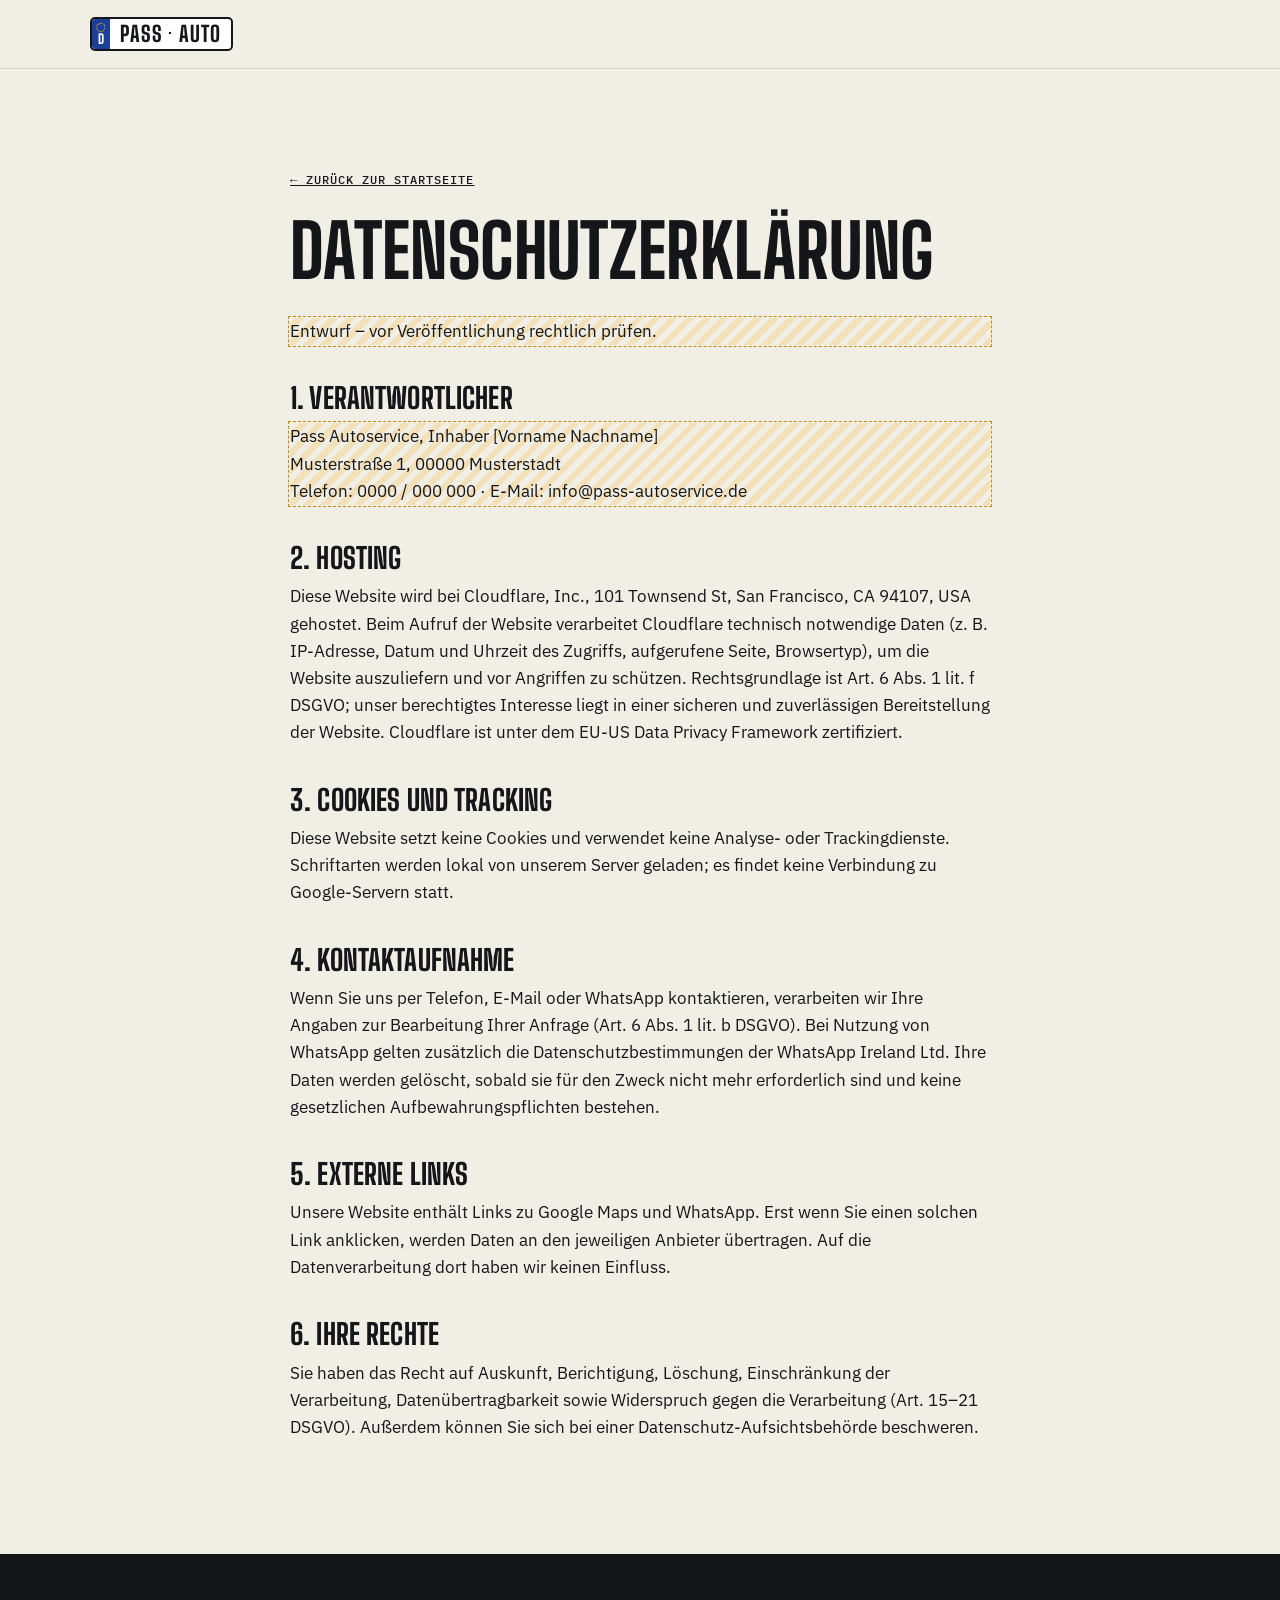
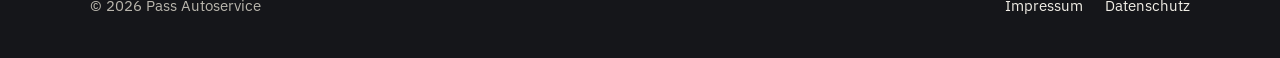
==== public/datenschutz.html @ 5d98b7a5 "Initial one-pager for Pass Autoservice Static site (HTML/CSS, no build step) for Cloudflare Pages, s" ====
<!doctype html>
<html lang="de">
<head>
  <meta charset="utf-8">
  <meta name="viewport" content="width=device-width, initial-scale=1">
  <title>Datenschutz – Pass Autoservice</title>
  <meta name="robots" content="noindex, follow">
  <link rel="icon" href="assets/img/favicon.svg" type="image/svg+xml">
  <link rel="stylesheet" href="assets/styles.css">
</head>
<body>
<header class="site-header">
  <div class="wrap">
    <a class="plate" href="index.html" aria-label="Pass Autoservice – Startseite">
      <span class="plate__eu" aria-hidden="true">D</span><span class="plate__txt">PASS · AUTO</span>
    </a>
  </div>
</header>

<main class="legal">
  <div class="wrap">
    <a class="back mono" href="index.html">← Zurück zur Startseite</a>
    <h1>Datenschutz&shy;erklärung</h1>

    <!-- ENTWURF: Vor dem Livegang mit einem Generator (z. B. eRecht24 oder datenschutz-generator.de)
         prüfen bzw. ersetzen. Die Seite nutzt: Cloudflare Pages (Hosting), keine Cookies,
         kein Tracking, keine eingebundenen Drittinhalte, lokal gehostete Schriften,
         externe Links zu Google Maps und WhatsApp. -->
    <p class="ph">Entwurf – vor Veröffentlichung rechtlich prüfen.</p>

    <h2>1. Verantwortlicher</h2>
    <p class="ph">
      Pass Autoservice, Inhaber [Vorname Nachname]<br>
      Musterstraße 1, 00000 Musterstadt<br>
      Telefon: 0000 / 000 000 · E-Mail: info@pass-autoservice.de
    </p>

    <h2>2. Hosting</h2>
    <p>Diese Website wird bei Cloudflare, Inc., 101 Townsend St, San Francisco, CA 94107, USA gehostet. Beim Aufruf der Website verarbeitet Cloudflare technisch notwendige Daten (z. B. IP-Adresse, Datum und Uhrzeit des Zugriffs, aufgerufene Seite, Browsertyp), um die Website auszuliefern und vor Angriffen zu schützen. Rechtsgrundlage ist Art. 6 Abs. 1 lit. f DSGVO; unser berechtigtes Interesse liegt in einer sicheren und zuverlässigen Bereitstellung der Website. Cloudflare ist unter dem EU-US Data Privacy Framework zertifiziert.</p>

    <h2>3. Cookies und Tracking</h2>
    <p>Diese Website setzt keine Cookies und verwendet keine Analyse- oder Trackingdienste. Schriftarten werden lokal von unserem Server geladen; es findet keine Verbindung zu Google-Servern statt.</p>

    <h2>4. Kontaktaufnahme</h2>
    <p>Wenn Sie uns per Telefon, E-Mail oder WhatsApp kontaktieren, verarbeiten wir Ihre Angaben zur Bearbeitung Ihrer Anfrage (Art. 6 Abs. 1 lit. b DSGVO). Bei Nutzung von WhatsApp gelten zusätzlich die Datenschutzbestimmungen der WhatsApp Ireland Ltd. Ihre Daten werden gelöscht, sobald sie für den Zweck nicht mehr erforderlich sind und keine gesetzlichen Aufbewahrungspflichten bestehen.</p>

    <h2>5. Externe Links</h2>
    <p>Unsere Website enthält Links zu Google Maps und WhatsApp. Erst wenn Sie einen solchen Link anklicken, werden Daten an den jeweiligen Anbieter übertragen. Auf die Datenverarbeitung dort haben wir keinen Einfluss.</p>

    <h2>6. Ihre Rechte</h2>
    <p>Sie haben das Recht auf Auskunft, Berichtigung, Löschung, Einschränkung der Verarbeitung, Datenübertragbarkeit sowie Widerspruch gegen die Verarbeitung (Art. 15–21 DSGVO). Außerdem können Sie sich bei einer Datenschutz-Aufsichtsbehörde beschweren.</p>
  </div>
</main>

<footer class="site-footer">
  <div class="wrap">
    <span>© <span data-year>2026</span> Pass Autoservice</span>
    <nav aria-label="Rechtliches"><a href="impressum.html">Impressum</a><a href="datenschutz.html">Datenschutz</a></nav>
  </div>
</footer>
<script src="assets/script.js" defer></script>
</body>
</html>
---- public/assets/styles.css ----
/* ==========================================================================
   Pass Autoservice – One-Pager
   Fonts lokal gehostet (DSGVO: keine Google-Fonts-CDN-Anfragen)
   ========================================================================== */

@font-face {
  font-family: "Big Shoulders Display";
  src: url("fonts/big-shoulders-display-latin-600-normal.woff2") format("woff2");
  font-weight: 600; font-style: normal; font-display: swap;
}
@font-face {
  font-family: "Big Shoulders Display";
  src: url("fonts/big-shoulders-display-latin-800-normal.woff2") format("woff2");
  font-weight: 800; font-style: normal; font-display: swap;
}
@font-face {
  font-family: "IBM Plex Sans";
  src: url("fonts/ibm-plex-sans-latin-400-normal.woff2") format("woff2");
  font-weight: 400; font-style: normal; font-display: swap;
}
@font-face {
  font-family: "IBM Plex Sans";
  src: url("fonts/ibm-plex-sans-latin-600-normal.woff2") format("woff2");
  font-weight: 600; font-style: normal; font-display: swap;
}
@font-face {
  font-family: "IBM Plex Mono";
  src: url("fonts/ibm-plex-mono-latin-500-normal.woff2") format("woff2");
  font-weight: 500; font-style: normal; font-display: swap;
}

:root {
  --paper: #f1eee6;
  --paper-2: #e7e2d6;
  --ink: #15161a;
  --ink-2: #26282e;
  --muted: #5d5f66;
  --line: #15161a1f;
  --signal: #f6a800;        /* Signalgelb, RAL 1003 */
  --signal-ink: #1a1400;
  --plate-blue: #1d3f9a;

  --display: "Big Shoulders Display", "Arial Narrow", sans-serif;
  --body: "IBM Plex Sans", system-ui, sans-serif;
  --mono: "IBM Plex Mono", ui-monospace, monospace;

  --wrap: 1180px;
  --gutter: clamp(16px, 4vw, 40px);
  --radius: 4px;
}

*, *::before, *::after { box-sizing: border-box; }
html { scroll-behavior: smooth; scroll-padding-top: 84px; -webkit-text-size-adjust: 100%; }
body {
  margin: 0;
  background: var(--paper);
  color: var(--ink);
  font: 400 1.0625rem/1.6 var(--body);
  -webkit-font-smoothing: antialiased;
}
img, svg { display: block; max-width: 100%; }
a { color: inherit; }
h1, h2, h3 { font-family: var(--display); font-weight: 800; line-height: .92; letter-spacing: .005em; margin: 0; text-transform: uppercase; }
p { margin: 0 0 1em; }

.wrap { width: 100%; max-width: var(--wrap); margin: 0 auto; padding: 0 var(--gutter); }
.mono { font-family: var(--mono); font-weight: 500; font-size: .78rem; letter-spacing: .08em; text-transform: uppercase; }
.sr-only { position: absolute; width: 1px; height: 1px; overflow: hidden; clip: rect(0 0 0 0); white-space: nowrap; }

/* Platzhalter sichtbar markieren – Klasse "ph" entfernen, sobald echte Daten drin sind */
.ph {
  background: repeating-linear-gradient(-45deg, #f6a80033 0 6px, transparent 6px 12px);
  outline: 1px dashed #c98a00;
  outline-offset: 1px;
}

/* ---------- Kennzeichen-Logo ---------- */
.plate {
  display: inline-flex; align-items: stretch;
  border: 2px solid var(--ink); border-radius: 5px;
  background: #fff; color: var(--ink);
  font-family: var(--display); font-weight: 800; text-decoration: none;
  line-height: 1; overflow: hidden;
}
.plate__eu {
  background: var(--plate-blue); color: #fff;
  display: grid; place-items: end center;
  padding: 4px 5px 3px; font-size: .62em; letter-spacing: 0;
  position: relative; min-width: 1.35em;
}
.plate__eu::before {
  content: ""; position: absolute; top: 4px; left: 50%; translate: -50% 0;
  width: .7em; height: .7em; border-radius: 50%;
  border: 1.5px dotted #ffd200;
}
.plate__txt { padding: 5px 10px 4px; font-size: 1em; letter-spacing: .04em; white-space: nowrap; }

/* ---------- Buttons ---------- */
.btn {
  display: inline-flex; align-items: center; gap: .6em;
  padding: .95em 1.35em; border-radius: var(--radius);
  font: 600 1rem/1 var(--body); text-decoration: none;
  border: 2px solid var(--ink);
  transition: transform .18s ease, background-color .18s ease, color .18s ease, box-shadow .18s ease;
  cursor: pointer;
}
.btn svg { width: 1.15em; height: 1.15em; flex: none; }
.btn--signal { background: var(--signal); color: var(--signal-ink); box-shadow: 4px 4px 0 var(--ink); }
.btn--signal:hover { transform: translate(-2px, -2px); box-shadow: 6px 6px 0 var(--ink); }
.btn--ghost { background: transparent; color: var(--ink); }
.btn--ghost:hover { background: var(--ink); color: var(--paper); }
.btn:active { transform: translate(2px, 2px); box-shadow: 1px 1px 0 var(--ink); }
.btn:focus-visible, a:focus-visible { outline: 3px solid var(--signal); outline-offset: 3px; }

/* ---------- Header ---------- */
.site-header {
  position: sticky; top: 0; z-index: 50;
  background: color-mix(in srgb, var(--paper) 88%, transparent);
  backdrop-filter: blur(10px); -webkit-backdrop-filter: blur(10px);
  border-bottom: 1px solid var(--line);
}
.site-header .wrap { display: flex; align-items: center; justify-content: space-between; gap: 20px; height: 68px; }
.site-header .plate { font-size: 1.35rem; }
.nav { display: flex; align-items: center; gap: 28px; }
.nav a:not(.btn) { text-decoration: none; font-weight: 600; font-size: .95rem; position: relative; }
.nav a:not(.btn)::after {
  content: ""; position: absolute; left: 0; right: 0; bottom: -4px; height: 2px;
  background: var(--signal); transform: scaleX(0); transform-origin: left; transition: transform .2s ease;
}
.nav a:not(.btn):hover::after { transform: scaleX(1); }
.nav .btn { padding: .7em 1em; font-size: .92rem; box-shadow: 3px 3px 0 var(--ink); }

/* ---------- Hero ---------- */
.hero { padding: clamp(40px, 7vw, 96px) 0 clamp(48px, 7vw, 88px); position: relative; overflow: hidden; }
.hero::before { /* technisches Raster */
  content: ""; position: absolute; inset: 0; pointer-events: none;
  background-image:
    linear-gradient(var(--line) 1px, transparent 1px),
    linear-gradient(90deg, var(--line) 1px, transparent 1px);
  background-size: 48px 48px;
  mask-image: radial-gradient(ellipse 80% 70% at 70% 40%, #000 20%, transparent 75%);
  -webkit-mask-image: radial-gradient(ellipse 80% 70% at 70% 40%, #000 20%, transparent 75%);
}
.hero .wrap { display: grid; grid-template-columns: 1.15fr .85fr; gap: clamp(32px, 5vw, 72px); align-items: center; position: relative; }
.hero__kicker { display: inline-flex; align-items: center; gap: 10px; margin-bottom: 22px; }
.hero__kicker::before { content: ""; width: 28px; height: 2px; background: var(--ink); }
.hero h1 { font-size: clamp(3.4rem, 9.5vw, 7.6rem); }
.hero h1 .hl { color: var(--ink); background: linear-gradient(transparent 58%, var(--signal) 58% 90%, transparent 90%); padding: 0 .06em; }
.hero__lead { font-size: clamp(1.08rem, 1.6vw, 1.25rem); max-width: 34ch; margin: 26px 0 34px; color: var(--ink-2); }
.hero__cta { display: flex; flex-wrap: wrap; gap: 14px; }

/* Foto + Auftragsticket */
.hero__media { position: relative; }
.photo {
  aspect-ratio: 4 / 5; width: 100%; border-radius: var(--radius);
  background:
    repeating-linear-gradient(-45deg, #ffffff0d 0 10px, transparent 10px 20px),
    linear-gradient(160deg, #2b2e35, #121316);
  color: #ffffffb3; display: grid; place-items: center; text-align: center; padding: 24px;
  border: 2px solid var(--ink); object-fit: cover;
}
.ticket {
  position: absolute; left: -36px; bottom: 28px; width: min(270px, 80%);
  background: #fff; border: 2px solid var(--ink); border-radius: var(--radius);
  box-shadow: 6px 6px 0 var(--ink); padding: 16px 18px 14px; transform: rotate(-2.5deg);
}
.ticket__head { padding-right: 56px; display: flex; justify-content: space-between; border-bottom: 2px dashed var(--line); padding-bottom: 8px; margin-bottom: 10px; color: var(--muted); }
.ticket__row { display: flex; justify-content: space-between; gap: 10px; font-size: .92rem; padding: 3px 0; }
.ticket__row b { font-weight: 600; }
.ticket__stamp {
  position: absolute; right: -14px; top: -18px; transform: rotate(9deg);
  background: var(--signal); border: 2px solid var(--ink); border-radius: 50%;
  width: 74px; height: 74px; display: grid; place-items: center; text-align: center;
  font: 800 .95rem/1 var(--display); text-transform: uppercase;
}

/* ---------- Laufband ---------- */
.ticker { background: var(--ink); color: var(--paper); overflow: hidden; border-block: 2px solid var(--ink); }
.ticker__track { display: flex; width: max-content; animation: ticker 38s linear infinite; }
.ticker__track span {
  font: 800 clamp(1.4rem, 2.6vw, 2rem)/1 var(--display); text-transform: uppercase;
  padding: 18px 0; display: inline-flex; align-items: center; white-space: nowrap;
}
.ticker__track span::after { content: "✱"; color: var(--signal); margin: 0 28px; font-size: .8em; }
@keyframes ticker { to { transform: translateX(-50%); } }

/* ---------- Sektionen ---------- */
.section { padding: clamp(72px, 10vw, 128px) 0; }
.section__head { display: grid; grid-template-columns: auto 1fr; gap: 10px 28px; align-items: end; margin-bottom: clamp(36px, 5vw, 60px); }
.section__num { font: 800 clamp(3.5rem, 8vw, 6rem)/.8 var(--display); color: transparent; -webkit-text-stroke: 2px var(--ink); grid-row: span 2; }
.section__head h2 { font-size: clamp(2.4rem, 5.5vw, 4.2rem); }
.section__head p { color: var(--muted); max-width: 52ch; margin: 0; }

/* Leistungen – Checkliste */
.services { display: grid; grid-template-columns: repeat(4, 1fr); border-top: 2px solid var(--ink); border-left: 2px solid var(--ink); }
.service {
  border-right: 2px solid var(--ink); border-bottom: 2px solid var(--ink);
  padding: 26px 22px 28px; background: var(--paper); position: relative;
  transition: background-color .2s ease;
}
.service:hover { background: #fff; }
.service:hover .service__icon { background: var(--signal); }
.service__top { display: flex; justify-content: space-between; align-items: start; margin-bottom: 30px; }
.service__icon {
  width: 52px; height: 52px; border: 2px solid var(--ink); border-radius: 50%;
  display: grid; place-items: center; transition: background-color .2s ease;
}
.service__icon svg { width: 26px; height: 26px; }
.service h3 { font-size: 1.7rem; margin-bottom: 10px; }
.service p { font-size: .95rem; color: var(--muted); margin: 0; }
.services__note { margin-top: 22px; color: var(--muted); font-size: .95rem; }

/* Über uns – dunkel */
.dark { background: var(--ink); color: var(--paper); }
.dark .section__num { -webkit-text-stroke-color: var(--paper); }
.dark .section__head p, .dark .muted { color: #b9b6ad; }
.about { display: grid; grid-template-columns: .9fr 1.1fr; gap: clamp(32px, 6vw, 88px); align-items: start; }
.about .photo { aspect-ratio: 5 / 4; border-color: #ffffff2e; }
.about__text p { font-size: 1.12rem; }
.facts { display: grid; grid-template-columns: repeat(3, 1fr); gap: 0; margin-top: 36px; border-top: 1px solid #ffffff2e; }
.fact { padding: 22px 16px 0 0; }
.fact + .fact { padding-left: 18px; border-left: 1px solid #ffffff2e; }
.fact__val { font: 800 clamp(2.4rem, 4.5vw, 3.4rem)/1 var(--display); color: var(--signal); }
.fact__lbl { margin-top: 8px; color: #b9b6ad; }

/* Ablauf */
.steps { display: grid; grid-template-columns: repeat(3, 1fr); gap: 20px; counter-reset: step; }
.step { border: 2px solid var(--ink); border-radius: var(--radius); padding: 28px 24px; background: #fff; position: relative; }
.step::before {
  counter-increment: step; content: "0" counter(step);
  font: 800 1rem/1 var(--mono); position: absolute; top: -13px; left: 20px;
  background: var(--signal); border: 2px solid var(--ink); padding: 4px 8px;
}
.step h3 { font-size: 1.8rem; margin: 6px 0 10px; }
.step p { margin: 0; color: var(--muted); }

/* Kontakt */
.contact { background: var(--paper-2); border-top: 2px solid var(--ink); }
.contact__grid { display: grid; grid-template-columns: 1.1fr .9fr; gap: clamp(32px, 5vw, 64px); }
.bigphone {
  display: inline-block; font: 800 clamp(2.6rem, 7vw, 5.2rem)/1 var(--display);
  text-decoration: none; letter-spacing: .01em; margin: 8px 0 22px;
  background: linear-gradient(transparent 62%, var(--signal) 62% 92%, transparent 92%);
}
.contact__lines { display: grid; gap: 18px; margin: 30px 0 34px; }
.contact__line { display: grid; grid-template-columns: 110px 1fr; gap: 12px; border-top: 1px solid var(--line); padding-top: 14px; }
.contact__line .mono { color: var(--muted); padding-top: 3px; }
.contact__line a { text-decoration-thickness: 1px; text-underline-offset: 3px; }

.hours { background: #fff; border: 2px solid var(--ink); border-radius: var(--radius); box-shadow: 8px 8px 0 var(--ink); }
.hours__head { display: flex; justify-content: space-between; align-items: center; padding: 18px 22px; border-bottom: 2px solid var(--ink); }
.hours__head h3 { font-size: 1.9rem; }
.hours table { width: 100%; border-collapse: collapse; }
.hours td { padding: 13px 22px; border-bottom: 1px solid var(--line); }
.hours tr:last-child td { border-bottom: 0; }
.hours td:last-child { text-align: right; font-variant-numeric: tabular-nums; }
.hours tr.is-today td { background: var(--signal); font-weight: 600; }
.hours tr.is-today td:first-child::after { content: " · heute"; font-family: var(--mono); font-size: .75rem; text-transform: uppercase; }
.hours__foot { padding: 14px 22px; border-top: 2px solid var(--ink); font-size: .9rem; color: var(--muted); }

/* Footer */
.site-footer { background: var(--ink); color: #b9b6ad; padding: 40px 0 calc(40px + env(safe-area-inset-bottom)); font-size: .92rem; }
.site-footer .wrap { display: flex; flex-wrap: wrap; justify-content: space-between; align-items: center; gap: 20px; }
.site-footer nav { display: flex; gap: 22px; }
.site-footer a { color: var(--paper); text-decoration: none; }
.site-footer a:hover { color: var(--signal); }
.site-footer .plate { font-size: 1.1rem; border-color: var(--paper); }

/* Mobile Anruf-Leiste */
.callbar { display: none; }

/* ---------- Rechtliche Seiten ---------- */
.legal { padding: clamp(48px, 8vw, 96px) 0; }
.legal .wrap { max-width: 780px; }
.legal h1 { font-size: clamp(2.8rem, 7vw, 4.6rem); margin-bottom: 32px; }
.legal h2 { font-size: 1.8rem; margin: 40px 0 12px; }
.legal .back { display: inline-block; margin-bottom: 28px; }

/* ---------- Einblenden beim Scrollen ---------- */
.reveal { opacity: 0; transform: translateY(18px); transition: opacity .6s ease, transform .6s cubic-bezier(.2,.7,.2,1); }
.reveal.is-in { opacity: 1; transform: none; }
.no-js .reveal { opacity: 1; transform: none; }

.hero .reveal-load { animation: rise .8s cubic-bezier(.2,.7,.2,1) both; }
.hero .reveal-load:nth-child(2) { animation-delay: .08s; }
.hero .reveal-load:nth-child(3) { animation-delay: .16s; }
.hero .reveal-load:nth-child(4) { animation-delay: .24s; }
.hero__media.reveal-load { animation-delay: .2s; }
@keyframes rise { from { opacity: 0; transform: translateY(22px); } }

@media (prefers-reduced-motion: reduce) {
  html { scroll-behavior: auto; }
  *, *::before, *::after { animation: none !important; transition: none !important; }
  .reveal { opacity: 1; transform: none; }
}

/* ---------- Responsive ---------- */
@media (max-width: 1000px) {
  .services { grid-template-columns: repeat(2, 1fr); }
}
@media (max-width: 860px) {
  .nav a:not(.btn) { display: none; }
  .hero .wrap, .about, .contact__grid { grid-template-columns: 1fr; }
  .hero__media { width: 100%; max-width: 520px; justify-self: end; }
  .ticket { left: -12px; }
  .steps { grid-template-columns: 1fr; gap: 28px; }
}
@media (max-width: 600px) {
  body { padding-bottom: 72px; }
  .site-header .plate { font-size: 1.15rem; }
  .nav .btn { display: none; }
  .services { grid-template-columns: 1fr; }
  .service__top { margin-bottom: 18px; }
  .section__head { grid-template-columns: 1fr; }
  .section__num { grid-row: auto; font-size: 3rem; }
  .hero__cta .btn { flex: 1 1 100%; justify-content: center; }
  .hero__media { justify-self: stretch; max-width: none; margin-bottom: 24px; }
  .hero__media .photo { aspect-ratio: 4 / 3; }
  .ticket { left: 10px; bottom: -24px; width: 240px; font-size: .95em; }
  .facts { grid-template-columns: 1fr; }
  .fact + .fact { padding-left: 0; border-left: 0; border-top: 1px solid #ffffff2e; }
  .fact { padding: 18px 0; }
  .contact__line { grid-template-columns: 1fr; gap: 2px; }
  .ticket__stamp { width: 62px; height: 62px; font-size: .8rem; right: -8px; }
  .site-footer { padding-bottom: calc(110px + env(safe-area-inset-bottom)); }

  .callbar {
    display: grid; grid-template-columns: 1fr 1fr 1fr; position: fixed; z-index: 60;
    left: 0; right: 0; bottom: 0; padding-bottom: env(safe-area-inset-bottom);
    background: var(--ink); border-top: 2px solid var(--ink);
  }
  .callbar a {
    display: flex; flex-direction: column; align-items: center; gap: 4px;
    padding: 10px 4px 11px; color: var(--paper); text-decoration: none;
    font: 600 .78rem/1 var(--body);
  }
  .callbar a svg { width: 22px; height: 22px; }
  .callbar a:first-child { background: var(--signal); color: var(--signal-ink); }
}
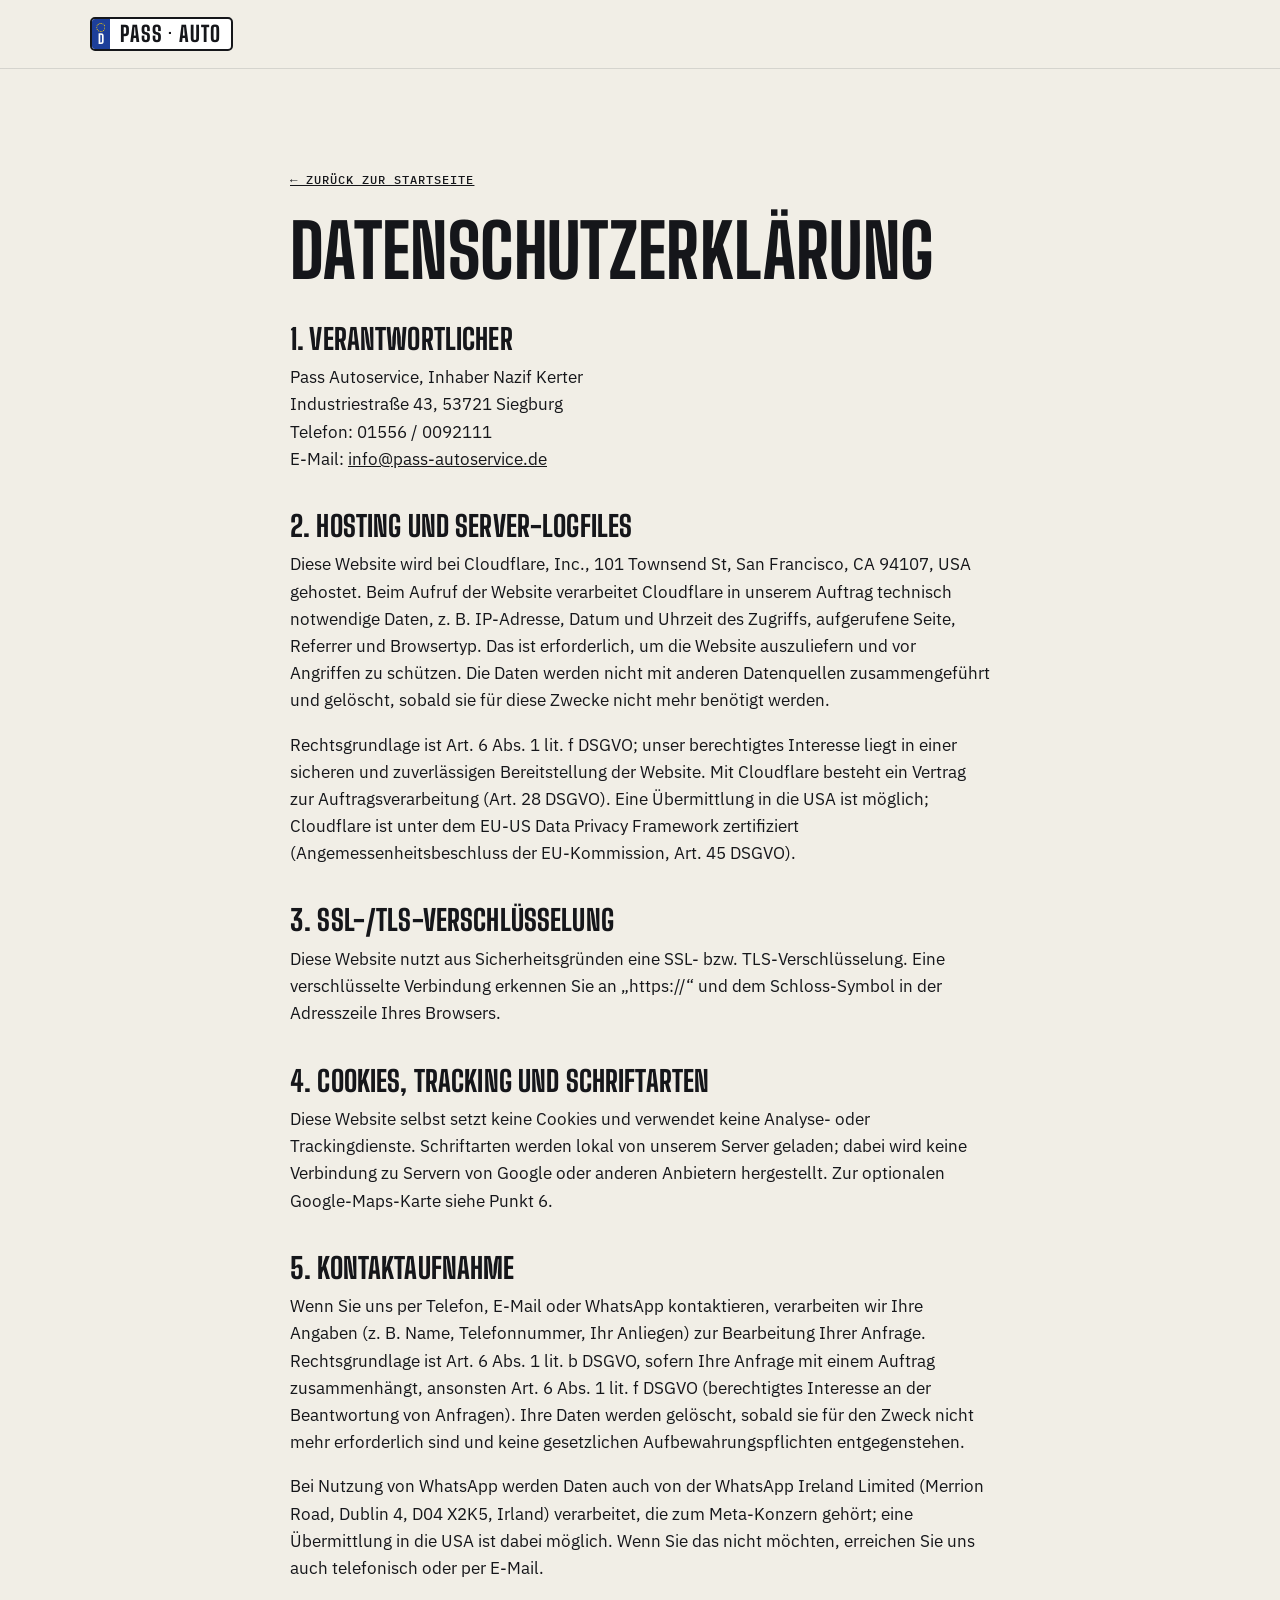
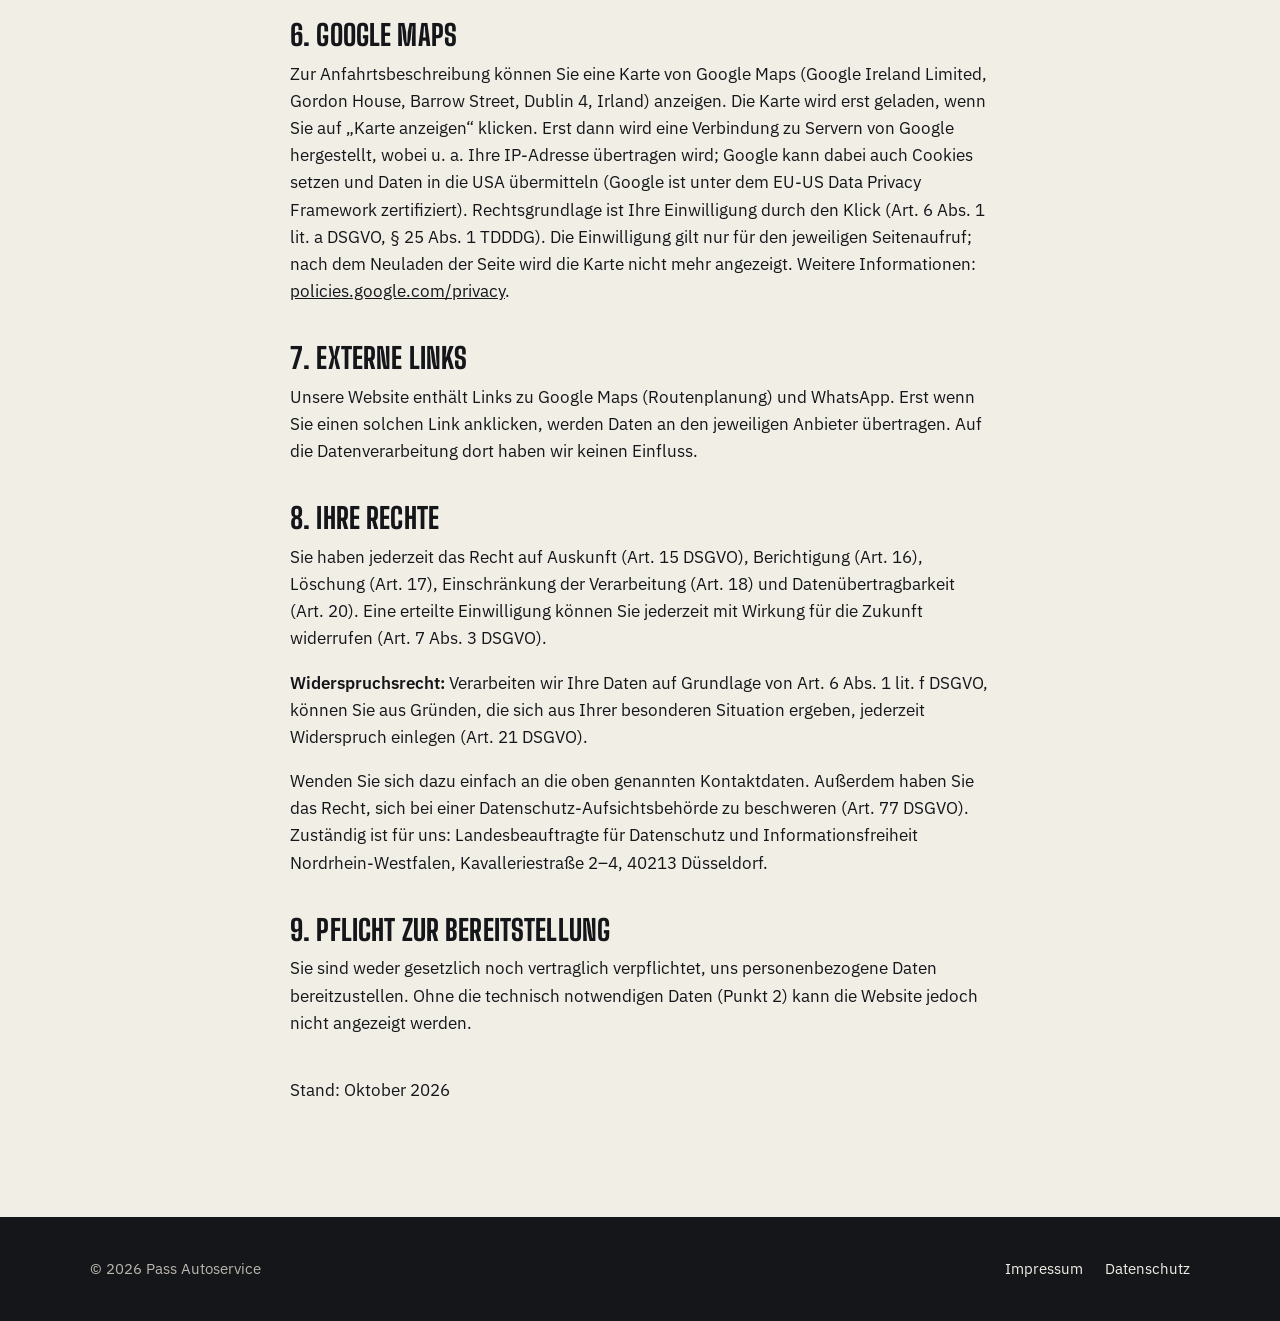
==== commit f6d09198: "Fill in customer data, add services, map and legal cleanup - Real contact data, address (Siegburg), " ====
--- a/public/datenschutz.html
+++ b/public/datenschutz.html
@@ -22,33 +22,47 @@
     <a class="back mono" href="index.html">← Zurück zur Startseite</a>
     <h1>Datenschutz&shy;erklärung</h1>
 
-    <!-- ENTWURF: Vor dem Livegang mit einem Generator (z. B. eRecht24 oder datenschutz-generator.de)
-         prüfen bzw. ersetzen. Die Seite nutzt: Cloudflare Pages (Hosting), keine Cookies,
-         kein Tracking, keine eingebundenen Drittinhalte, lokal gehostete Schriften,
-         externe Links zu Google Maps und WhatsApp. -->
-    <p class="ph">Entwurf – vor Veröffentlichung rechtlich prüfen.</p>
+    <!-- Grundlage: Hosting auf Cloudflare Pages, keine Cookies, kein Tracking, lokal gehostete Schriften,
+         Google-Maps-Karte erst nach Klick, externe Links zu Google Maps und WhatsApp.
+         Wird ein neuer Dienst eingebunden (Analytics, Formular, Social Media …), diese Seite anpassen. -->
 
     <h2>1. Verantwortlicher</h2>
-    <p class="ph">
-      Pass Autoservice, Inhaber [Vorname Nachname]<br>
-      Musterstraße 1, 00000 Musterstadt<br>
-      Telefon: 0000 / 000 000 · E-Mail: info@pass-autoservice.de
+    <p>
+      Pass Autoservice, Inhaber Nazif Kerter<br>
+      Industriestraße 43, 53721 Siegburg<br>
+      Telefon: 01556 / 0092111<br>
+      E-Mail: <a href="mailto:info@pass-autoservice.de">info@pass-autoservice.de</a>
     </p>
 
-    <h2>2. Hosting</h2>
-    <p>Diese Website wird bei Cloudflare, Inc., 101 Townsend St, San Francisco, CA 94107, USA gehostet. Beim Aufruf der Website verarbeitet Cloudflare technisch notwendige Daten (z. B. IP-Adresse, Datum und Uhrzeit des Zugriffs, aufgerufene Seite, Browsertyp), um die Website auszuliefern und vor Angriffen zu schützen. Rechtsgrundlage ist Art. 6 Abs. 1 lit. f DSGVO; unser berechtigtes Interesse liegt in einer sicheren und zuverlässigen Bereitstellung der Website. Cloudflare ist unter dem EU-US Data Privacy Framework zertifiziert.</p>
+    <h2>2. Hosting und Server-Logfiles</h2>
+    <p>Diese Website wird bei Cloudflare, Inc., 101 Townsend St, San Francisco, CA 94107, USA gehostet. Beim Aufruf der Website verarbeitet Cloudflare in unserem Auftrag technisch notwendige Daten, z. B. IP-Adresse, Datum und Uhrzeit des Zugriffs, aufgerufene Seite, Referrer und Browsertyp. Das ist erforderlich, um die Website auszuliefern und vor Angriffen zu schützen. Die Daten werden nicht mit anderen Datenquellen zusammengeführt und gelöscht, sobald sie für diese Zwecke nicht mehr benötigt werden.</p>
+    <p>Rechtsgrundlage ist Art. 6 Abs. 1 lit. f DSGVO; unser berechtigtes Interesse liegt in einer sicheren und zuverlässigen Bereitstellung der Website. Mit Cloudflare besteht ein Vertrag zur Auftragsverarbeitung (Art. 28 DSGVO). Eine Übermittlung in die USA ist möglich; Cloudflare ist unter dem EU-US Data Privacy Framework zertifiziert (Angemessenheitsbeschluss der EU-Kommission, Art. 45 DSGVO).</p>
 
-    <h2>3. Cookies und Tracking</h2>
-    <p>Diese Website setzt keine Cookies und verwendet keine Analyse- oder Trackingdienste. Schriftarten werden lokal von unserem Server geladen; es findet keine Verbindung zu Google-Servern statt.</p>
+    <h2>3. SSL-/TLS-Verschlüsselung</h2>
+    <p>Diese Website nutzt aus Sicherheitsgründen eine SSL- bzw. TLS-Verschlüsselung. Eine verschlüsselte Verbindung erkennen Sie an „https://“ und dem Schloss-Symbol in der Adresszeile Ihres Browsers.</p>
 
-    <h2>4. Kontaktaufnahme</h2>
-    <p>Wenn Sie uns per Telefon, E-Mail oder WhatsApp kontaktieren, verarbeiten wir Ihre Angaben zur Bearbeitung Ihrer Anfrage (Art. 6 Abs. 1 lit. b DSGVO). Bei Nutzung von WhatsApp gelten zusätzlich die Datenschutzbestimmungen der WhatsApp Ireland Ltd. Ihre Daten werden gelöscht, sobald sie für den Zweck nicht mehr erforderlich sind und keine gesetzlichen Aufbewahrungspflichten bestehen.</p>
+    <h2>4. Cookies, Tracking und Schriftarten</h2>
+    <p>Diese Website selbst setzt keine Cookies und verwendet keine Analyse- oder Trackingdienste. Schriftarten werden lokal von unserem Server geladen; dabei wird keine Verbindung zu Servern von Google oder anderen Anbietern hergestellt. Zur optionalen Google-Maps-Karte siehe Punkt 6.</p>
 
-    <h2>5. Externe Links</h2>
-    <p>Unsere Website enthält Links zu Google Maps und WhatsApp. Erst wenn Sie einen solchen Link anklicken, werden Daten an den jeweiligen Anbieter übertragen. Auf die Datenverarbeitung dort haben wir keinen Einfluss.</p>
+    <h2>5. Kontaktaufnahme</h2>
+    <p>Wenn Sie uns per Telefon, E-Mail oder WhatsApp kontaktieren, verarbeiten wir Ihre Angaben (z. B. Name, Telefonnummer, Ihr Anliegen) zur Bearbeitung Ihrer Anfrage. Rechtsgrundlage ist Art. 6 Abs. 1 lit. b DSGVO, sofern Ihre Anfrage mit einem Auftrag zusammenhängt, ansonsten Art. 6 Abs. 1 lit. f DSGVO (berechtigtes Interesse an der Beantwortung von Anfragen). Ihre Daten werden gelöscht, sobald sie für den Zweck nicht mehr erforderlich sind und keine gesetzlichen Aufbewahrungspflichten entgegenstehen.</p>
+    <p>Bei Nutzung von WhatsApp werden Daten auch von der WhatsApp Ireland Limited (Merrion Road, Dublin 4, D04 X2K5, Irland) verarbeitet, die zum Meta-Konzern gehört; eine Übermittlung in die USA ist dabei möglich. Wenn Sie das nicht möchten, erreichen Sie uns auch telefonisch oder per E-Mail.</p>
 
-    <h2>6. Ihre Rechte</h2>
-    <p>Sie haben das Recht auf Auskunft, Berichtigung, Löschung, Einschränkung der Verarbeitung, Datenübertragbarkeit sowie Widerspruch gegen die Verarbeitung (Art. 15–21 DSGVO). Außerdem können Sie sich bei einer Datenschutz-Aufsichtsbehörde beschweren.</p>
+    <h2>6. Google Maps</h2>
+    <p>Zur Anfahrtsbeschreibung können Sie eine Karte von Google Maps (Google Ireland Limited, Gordon House, Barrow Street, Dublin 4, Irland) anzeigen. Die Karte wird erst geladen, wenn Sie auf „Karte anzeigen“ klicken. Erst dann wird eine Verbindung zu Servern von Google hergestellt, wobei u. a. Ihre IP-Adresse übertragen wird; Google kann dabei auch Cookies setzen und Daten in die USA übermitteln (Google ist unter dem EU-US Data Privacy Framework zertifiziert). Rechtsgrundlage ist Ihre Einwilligung durch den Klick (Art. 6 Abs. 1 lit. a DSGVO, § 25 Abs. 1 TDDDG). Die Einwilligung gilt nur für den jeweiligen Seitenaufruf; nach dem Neuladen der Seite wird die Karte nicht mehr angezeigt. Weitere Informationen: <a href="https://policies.google.com/privacy" target="_blank" rel="noopener">policies.google.com/privacy</a>.</p>
+
+    <h2>7. Externe Links</h2>
+    <p>Unsere Website enthält Links zu Google Maps (Routenplanung) und WhatsApp. Erst wenn Sie einen solchen Link anklicken, werden Daten an den jeweiligen Anbieter übertragen. Auf die Datenverarbeitung dort haben wir keinen Einfluss.</p>
+
+    <h2>8. Ihre Rechte</h2>
+    <p>Sie haben jederzeit das Recht auf Auskunft (Art. 15 DSGVO), Berichtigung (Art. 16), Löschung (Art. 17), Einschränkung der Verarbeitung (Art. 18) und Datenübertragbarkeit (Art. 20). Eine erteilte Einwilligung können Sie jederzeit mit Wirkung für die Zukunft widerrufen (Art. 7 Abs. 3 DSGVO).</p>
+    <p><strong>Widerspruchsrecht:</strong> Verarbeiten wir Ihre Daten auf Grundlage von Art. 6 Abs. 1 lit. f DSGVO, können Sie aus Gründen, die sich aus Ihrer besonderen Situation ergeben, jederzeit Widerspruch einlegen (Art. 21 DSGVO).</p>
+    <p>Wenden Sie sich dazu einfach an die oben genannten Kontaktdaten. Außerdem haben Sie das Recht, sich bei einer Datenschutz-Aufsichtsbehörde zu beschweren (Art. 77 DSGVO). Zuständig ist für uns: Landesbeauftragte für Datenschutz und Informationsfreiheit Nordrhein-Westfalen, Kavalleriestraße 2–4, 40213 Düsseldorf.</p>
+
+    <h2>9. Pflicht zur Bereitstellung</h2>
+    <p>Sie sind weder gesetzlich noch vertraglich verpflichtet, uns personenbezogene Daten bereitzustellen. Ohne die technisch notwendigen Daten (Punkt 2) kann die Website jedoch nicht angezeigt werden.</p>
+
+    <p class="muted" style="margin-top:40px">Stand: Oktober 2026</p>
   </div>
 </main>
 
--- a/public/assets/styles.css
+++ b/public/assets/styles.css
@@ -159,6 +159,9 @@
   color: #ffffffb3; display: grid; place-items: center; text-align: center; padding: 24px;
   border: 2px solid var(--ink); object-fit: cover;
 }
+.photo--sign { display: flex; flex-direction: column; justify-content: center; align-items: center; gap: 14px; }
+.photo--sign strong { font: 800 clamp(2.8rem, 6vw, 5rem)/.9 var(--display); text-transform: uppercase; color: var(--signal); }
+.hero__media .photo--sign { justify-content: flex-start; padding-top: 22%; } /* Platz für das Ticket unten */
 .ticket {
   position: absolute; left: -36px; bottom: 28px; width: min(270px, 80%);
   background: #fff; border: 2px solid var(--ink); border-radius: var(--radius);
@@ -258,6 +261,23 @@
 .hours tr.is-today td:first-child::after { content: " · heute"; font-family: var(--mono); font-size: .75rem; text-transform: uppercase; }
 .hours__foot { padding: 14px 22px; border-top: 2px solid var(--ink); font-size: .9rem; color: var(--muted); }
 
+/* Anfahrt – Karte lädt erst nach Klick */
+.map {
+  margin-top: clamp(48px, 7vw, 80px); aspect-ratio: 16 / 7; scroll-margin-top: 88px;
+  border: 2px solid var(--ink); border-radius: var(--radius); box-shadow: 8px 8px 0 var(--ink);
+  overflow: hidden; color: var(--paper);
+  background:
+    repeating-linear-gradient(-45deg, #ffffff0d 0 10px, transparent 10px 20px),
+    linear-gradient(160deg, #2b2e35, #121316);
+}
+.map iframe { display: block; width: 100%; height: 100%; border: 0; }
+.map__consent { height: 100%; display: grid; place-content: center; justify-items: center; gap: 14px; padding: 28px var(--gutter); text-align: center; }
+.map__consent h3 { font-size: clamp(2rem, 4vw, 3rem); }
+.map__consent p { margin: 0; color: #b9b6ad; }
+.map__consent .btn--ghost { color: var(--paper); border-color: var(--paper); }
+.map__consent .btn--ghost:hover { background: var(--paper); color: var(--ink); }
+.map__note { font-size: .85rem; max-width: 46ch; }
+
 /* Footer */
 .site-footer { background: var(--ink); color: #b9b6ad; padding: 40px 0 calc(40px + env(safe-area-inset-bottom)); font-size: .92rem; }
 .site-footer .wrap { display: flex; flex-wrap: wrap; justify-content: space-between; align-items: center; gap: 20px; }
@@ -316,11 +336,14 @@
   .hero__cta .btn { flex: 1 1 100%; justify-content: center; }
   .hero__media { justify-self: stretch; max-width: none; margin-bottom: 24px; }
   .hero__media .photo { aspect-ratio: 4 / 3; }
+  .hero__media .photo--sign { aspect-ratio: 1 / 1; padding-top: 32px; gap: 10px; }
   .ticket { left: 10px; bottom: -24px; width: 240px; font-size: .95em; }
   .facts { grid-template-columns: 1fr; }
   .fact + .fact { padding-left: 0; border-left: 0; border-top: 1px solid #ffffff2e; }
   .fact { padding: 18px 0; }
   .contact__line { grid-template-columns: 1fr; gap: 2px; }
+  .map { aspect-ratio: auto; min-height: 380px; }
+  .map iframe { height: 380px; }
   .ticket__stamp { width: 62px; height: 62px; font-size: .8rem; right: -8px; }
   .site-footer { padding-bottom: calc(110px + env(safe-area-inset-bottom)); }
 
